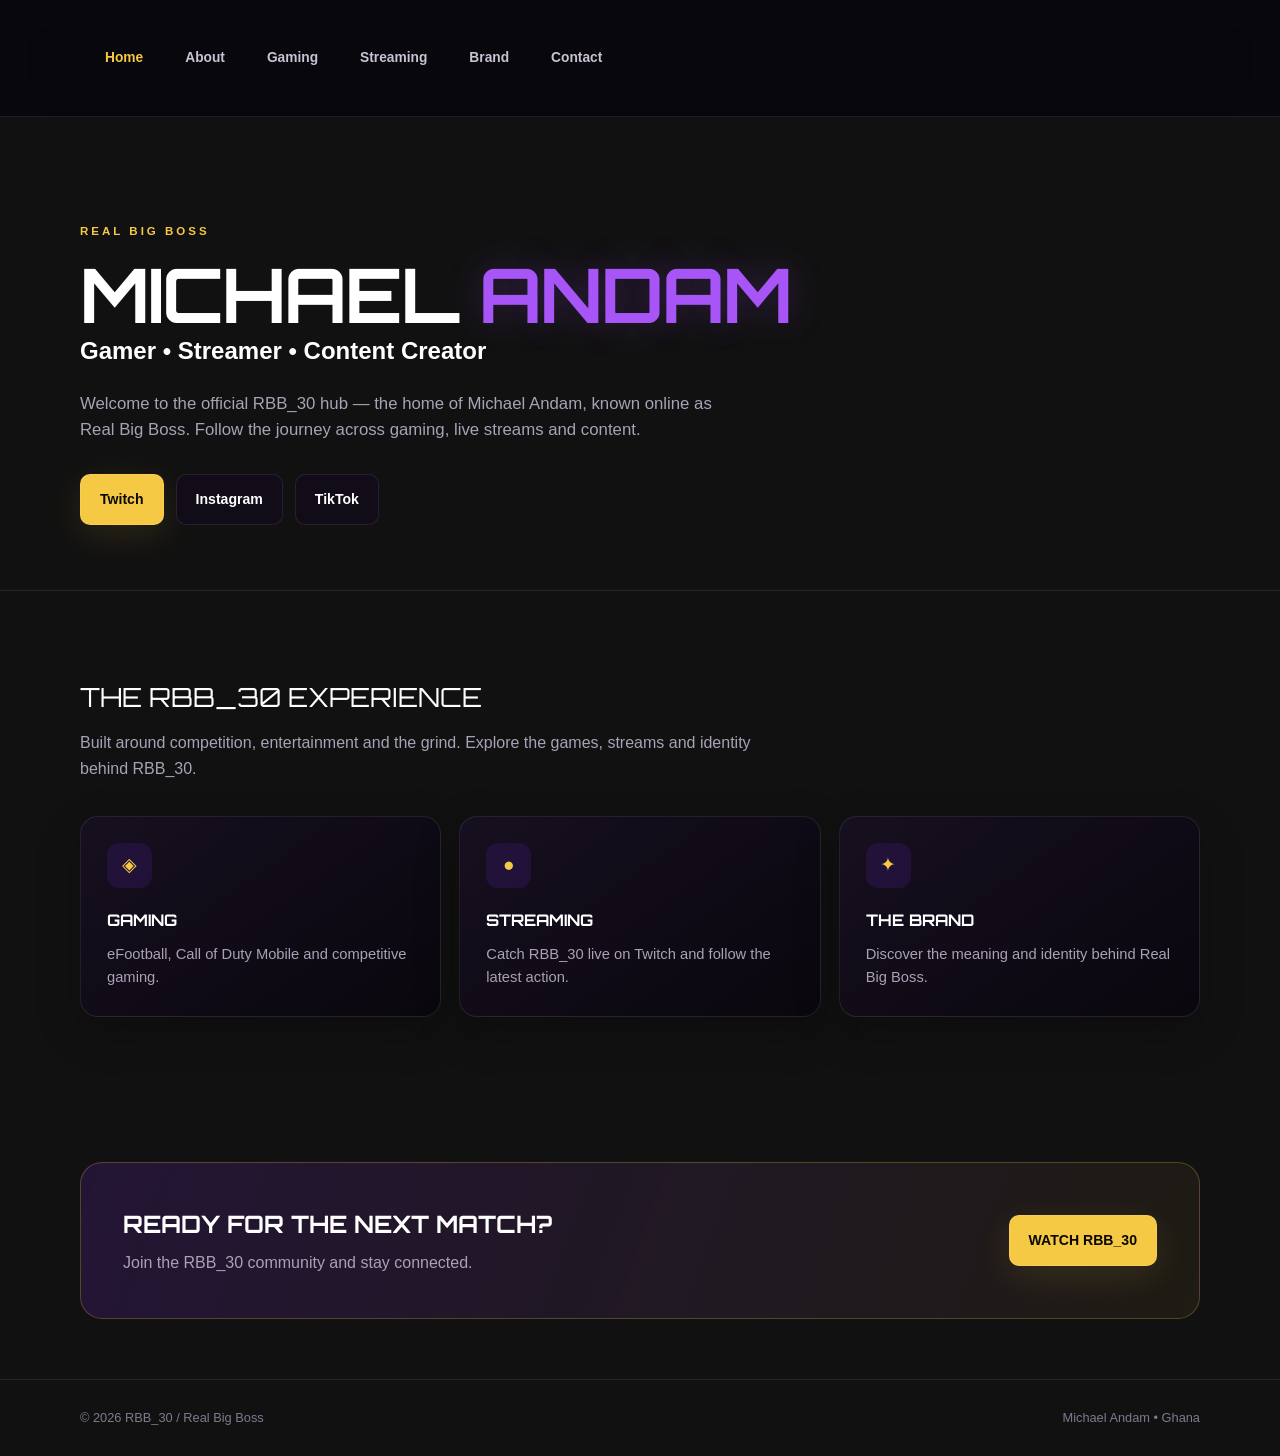
==== index.html @ 501afdbf "Update index.html" ====
<!doctype html>
<html lang="en"><head>
  <meta name="google-site-verification" content="HDY5FVy-_s2uGkvMAjqE3sBtsqF-YMVQg3qUZRGvqx0" />
<meta charset="utf-8"><meta name="viewport" content="width=device-width,initial-scale=1">
<title>RBB_30 — Real Big Boss | Gamer • Streamer • Content Creator</title><meta name="description" content="Official RBB_30 — Real Big Boss website for Michael Kwesi Tawiah Andam. Gamer, streamer and content creator.">
<style>

@import url('https://fonts.googleapis.com/css2?family=Inter:wght@400;500;600;700;800&family=Orbitron:wght@600;700;800&display=swap');

:root{
  --bg:#07050b;
  --panel:#100b18;
  --panel2:#171021;
  --purple:#7627d8;
  --purple2:#a855f7;
  --gold:#f6c945;
  --text:#f7f4fb;
  --muted:#a9a1b5;
  --line:rgba(255,255,255,.09);
  --shadow:0 24px 70px rgba(0,0,0,.45);
}
*{box-sizing:border-box;margin:0;padding:0}
html{scroll-behavior:smooth}
body{
  background:
    radial-gradient(circle at 80% 10%,rgba(118,39,216,.18),transparent 30%),
    radial-gradient(circle at 10% 80%,rgba(246,201,69,.06),transparent 25%),
    var(--bg);
  color:var(--text);font-family:Inter,Arial,sans-serif;line-height:1.6;min-height:100vh;
}
body:before{
  content:"";position:fixed;inset:0;pointer-events:none;opacity:.25;
  background-image:linear-gradient(rgba(255,255,255,.018) 1px,transparent 1px),linear-gradient(90deg,rgba(255,255,255,.018) 1px,transparent 1px);
  background-size:50px 50px;
}
a{color:inherit;text-decoration:none}
.container{width:min(1120px,92%);margin:auto}
.navbar{position:sticky;top:0;z-index:20;background:rgba(7,5,11,.82);backdrop-filter:blur(18px);border-bottom:1px solid var(--line)}
.nav-inner{height:76px;display:flex;align-items:center;justify-content:space-between;gap:25px}
.logo{font-family:Orbitron,sans-serif;font-weight:800;letter-spacing:1px;font-size:1.15rem}
.logo span{color:var(--gold)}
.nav-links{display:flex;gap:22px;align-items:center}
.nav-links a{font-size:.86rem;color:#c9c2d2;font-weight:600;transition:.2s}
.nav-links a:hover,.nav-links a.active{color:var(--gold)}
.menu{display:none;background:none;border:0;color:white;font-size:1.6rem}
.hero{min-height:calc(100vh - 76px);display:grid;place-items:center;padding:80px 0;position:relative;overflow:hidden}
.hero:after{content:"";position:absolute;width:420px;height:420px;border:1px solid rgba(168,85,247,.18);border-radius:50%;right:-160px;bottom:-180px;box-shadow:0 0 0 60px rgba(168,85,247,.025),0 0 0 120px rgba(168,85,247,.015)}
.hero-grid{display:grid;grid-template-columns:1.15fr .85fr;gap:55px;align-items:center}
.eyebrow{color:var(--gold);font-weight:800;letter-spacing:3px;text-transform:uppercase;font-size:.72rem;margin-bottom:18px}
h1{font-family:Orbitron,sans-serif;font-size:clamp(2.8rem,7vw,6.6rem);line-height:.98;letter-spacing:-3px;text-transform:uppercase}
h1 .accent{color:var(--purple2);text-shadow:0 0 35px rgba(168,85,247,.25)}
.hero h2{font-size:clamp(1.05rem,2vw,1.45rem);margin:22px 0 16px;color:#ddd5e8;font-weight:700}
.lead{max-width:650px;color:var(--muted);font-size:1.05rem}
.buttons{display:flex;flex-wrap:wrap;gap:12px;margin-top:30px}
.btn{display:inline-flex;align-items:center;justify-content:center;padding:13px 19px;border-radius:10px;border:1px solid var(--line);font-weight:800;font-size:.88rem;transition:.2s}
.btn:hover{transform:translateY(-2px)}
.btn-primary{background:var(--gold);color:#0b0804;box-shadow:0 10px 35px rgba(246,201,69,.12)}
.btn-dark{background:#110c18}
.hero-card{background:linear-gradient(145deg,rgba(118,39,216,.18),rgba(16,11,24,.92));border:1px solid rgba(168,85,247,.28);border-radius:28px;padding:35px;box-shadow:var(--shadow);position:relative}
.hero-card .monogram{font-family:Orbitron;font-size:5.5rem;font-weight:800;color:transparent;-webkit-text-stroke:1px rgba(246,201,69,.65);line-height:1}
.hero-card h3{font-family:Orbitron;font-size:1.35rem;margin:22px 0 5px}
.hero-card p{color:var(--muted)}
.stat-row{display:grid;grid-template-columns:repeat(3,1fr);gap:10px;margin-top:28px}
.stat{padding:14px;background:rgba(0,0,0,.18);border:1px solid var(--line);border-radius:12px}
.stat b{display:block;color:var(--gold);font-family:Orbitron;font-size:1.05rem}.stat span{font-size:.7rem;color:var(--muted)}
.page-head{padding:105px 0 65px;border-bottom:1px solid var(--line)}
.page-head h1{font-size:clamp(2.3rem,6vw,4.7rem);letter-spacing:-2px}
.page-head p{max-width:650px;color:var(--muted);margin-top:20px;font-size:1.05rem}
.section{padding:85px 0}
.section-title{font-family:Orbitron;font-size:1.65rem;margin-bottom:12px}
.section-copy{color:var(--muted);max-width:720px}
.grid{display:grid;grid-template-columns:repeat(3,1fr);gap:18px;margin-top:35px}
.card{background:linear-gradient(145deg,rgba(23,16,33,.96),rgba(10,7,14,.96));border:1px solid var(--line);border-radius:18px;padding:26px;box-shadow:0 15px 45px rgba(0,0,0,.22)}
.card:hover{border-color:rgba(168,85,247,.38)}
.icon{width:45px;height:45px;display:grid;place-items:center;border-radius:12px;background:rgba(118,39,216,.15);color:var(--gold);font-size:1.2rem;margin-bottom:20px}
.card h3{font-family:Orbitron;font-size:1rem;margin-bottom:9px}
.card p{color:var(--muted);font-size:.92rem}
.game-card{min-height:230px;display:flex;flex-direction:column;justify-content:flex-end;position:relative;overflow:hidden}
.game-card:before{content:"";position:absolute;inset:0;background:radial-gradient(circle at 80% 20%,rgba(168,85,247,.25),transparent 42%)}
.game-card>*{position:relative}
.game-tag{display:inline-block;color:var(--gold);font-size:.68rem;font-weight:800;letter-spacing:2px;text-transform:uppercase;margin-bottom:9px}
.cta{padding:60px 0}.cta-box{border:1px solid rgba(246,201,69,.25);background:linear-gradient(110deg,rgba(118,39,216,.18),rgba(246,201,69,.06));padding:42px;border-radius:22px;display:flex;align-items:center;justify-content:space-between;gap:30px}
.cta-box h2{font-family:Orbitron;font-size:1.5rem}.cta-box p{color:var(--muted);margin-top:7px}
.socials{display:flex;flex-wrap:wrap;gap:12px;margin-top:25px}
.social{padding:13px 17px;border:1px solid var(--line);border-radius:10px;background:var(--panel);font-weight:700;font-size:.88rem}
.contact-box{max-width:760px;margin-top:35px}.email{color:var(--gold);font-weight:800;font-size:1.05rem}
footer{border-top:1px solid var(--line);padding:28px 0;color:#81788e;font-size:.8rem}.footer-inner{display:flex;justify-content:space-between;gap:15px;align-items:center}
@media(max-width:800px){
  .nav-links{position:absolute;top:76px;left:0;right:0;background:rgba(7,5,11,.98);padding:20px;display:none;flex-direction:column;align-items:flex-start;border-bottom:1px solid var(--line)}
  .nav-links.open{display:flex}.menu{display:block}.hero-grid{grid-template-columns:1fr;gap:40px}.hero{padding:65px 0}.hero-card{max-width:520px}
  .grid{grid-template-columns:1fr}.cta-box{flex-direction:column;align-items:flex-start}.footer-inner{flex-direction:column;align-items:flex-start}
}
@media(max-width:480px){h1{letter-spacing:-1.8px}.hero-card{padding:25px}.hero-card .monogram{font-size:4rem}.stat-row{grid-template-columns:1fr}.buttons,.socials{flex-direction:column}.btn,.social{width:100%}}

</style>
<link rel="stylesheet" href="style.css">
</head><body>
<header class="navbar"><div class="container nav-inner">

<button class="menu" aria-label="Open menu">☰</button>
<nav class="nav-links"><a href="index.html" class="active">Home</a><a href="about.html" class="">About</a><a href="gaming.html" class="">Gaming</a><a href="streaming.html" class="">Streaming</a><a href="brand.html" class="">Brand</a><a href="contact.html" class="">Contact</a></nav>
</div></header>
<main>
<section class="page-head"><div class="container">
<div class="eyebrow">REAL BIG BOSS</div><h1>MICHAEL <span class='accent'>ANDAM</span></h1><h2>Gamer • Streamer • Content Creator</h2><p>Welcome to the official RBB_30 hub — the home of Michael Andam, known online as Real Big Boss. Follow the journey across gaming, live streams and content.</p>
<div class="buttons">
<a class="btn btn-primary" href="https://www.twitch.tv/rbb_30" target="_blank" rel="noopener">Twitch</a>
<a class="btn btn-dark" href="https://www.instagram.com/rbb_30/" target="_blank" rel="noopener">Instagram</a>
<a class="btn btn-dark" href="https://www.tiktok.com/@rbb._30" target="_blank" rel="noopener">TikTok</a>
</div></div></section>

<section class="section"><div class="container">
  <div class="section-title">THE RBB_30 EXPERIENCE</div>
  <p class="section-copy">Built around competition, entertainment and the grind. Explore the games, streams and identity behind RBB_30.</p>
  <div class="grid">
    <a class="card" href="gaming.html"><div class="icon">◈</div><h3>GAMING</h3><p>eFootball, Call of Duty Mobile and competitive gaming.</p></a>
    <a class="card" href="streaming.html"><div class="icon">●</div><h3>STREAMING</h3><p>Catch RBB_30 live on Twitch and follow the latest action.</p></a>
    <a class="card" href="brand.html"><div class="icon">✦</div><h3>THE BRAND</h3><p>Discover the meaning and identity behind Real Big Boss.</p></a>
  </div>
</div></section>
<section class="cta"><div class="container"><div class="cta-box"><div><h2>READY FOR THE NEXT MATCH?</h2><p>Join the RBB_30 community and stay connected.</p></div><a class="btn btn-primary" href="streaming.html">WATCH RBB_30</a></div></div></section>

</main>
<footer><div class="container footer-inner"><span>© <span data-year></span> RBB_30 / Real Big Boss</span><span>Michael Andam • Ghana</span></div></footer>
<script>

const menu = document.querySelector('.menu');
const links = document.querySelector('.nav-links');
if(menu) menu.addEventListener('click',()=>links.classList.toggle('open'));
document.querySelectorAll('.nav-links a').forEach(a=>a.addEventListener('click',()=>links?.classList.remove('open')));
document.querySelectorAll('[data-year]').forEach(x=>x.textContent=new Date().getFullYear());

</script>
</body></html>
---- style.css ----
body {
  margin: 0;
  font-family: Arial, sans-serif;
  background: #111;
  color: white;
}

header {
  padding: 20px;
  text-align: center;
}




nav {
  text-align: center;
  padding: 15px;
}

nav a {
  color: white;
  text-decoration: none;
  margin: 0 10px;
}

.hero {
  text-align: center;
  padding: 80px 20px;
}

button {
  padding: 12px 25px;
  border: none;
  border-radius: 6px;
  cursor: pointer;
}
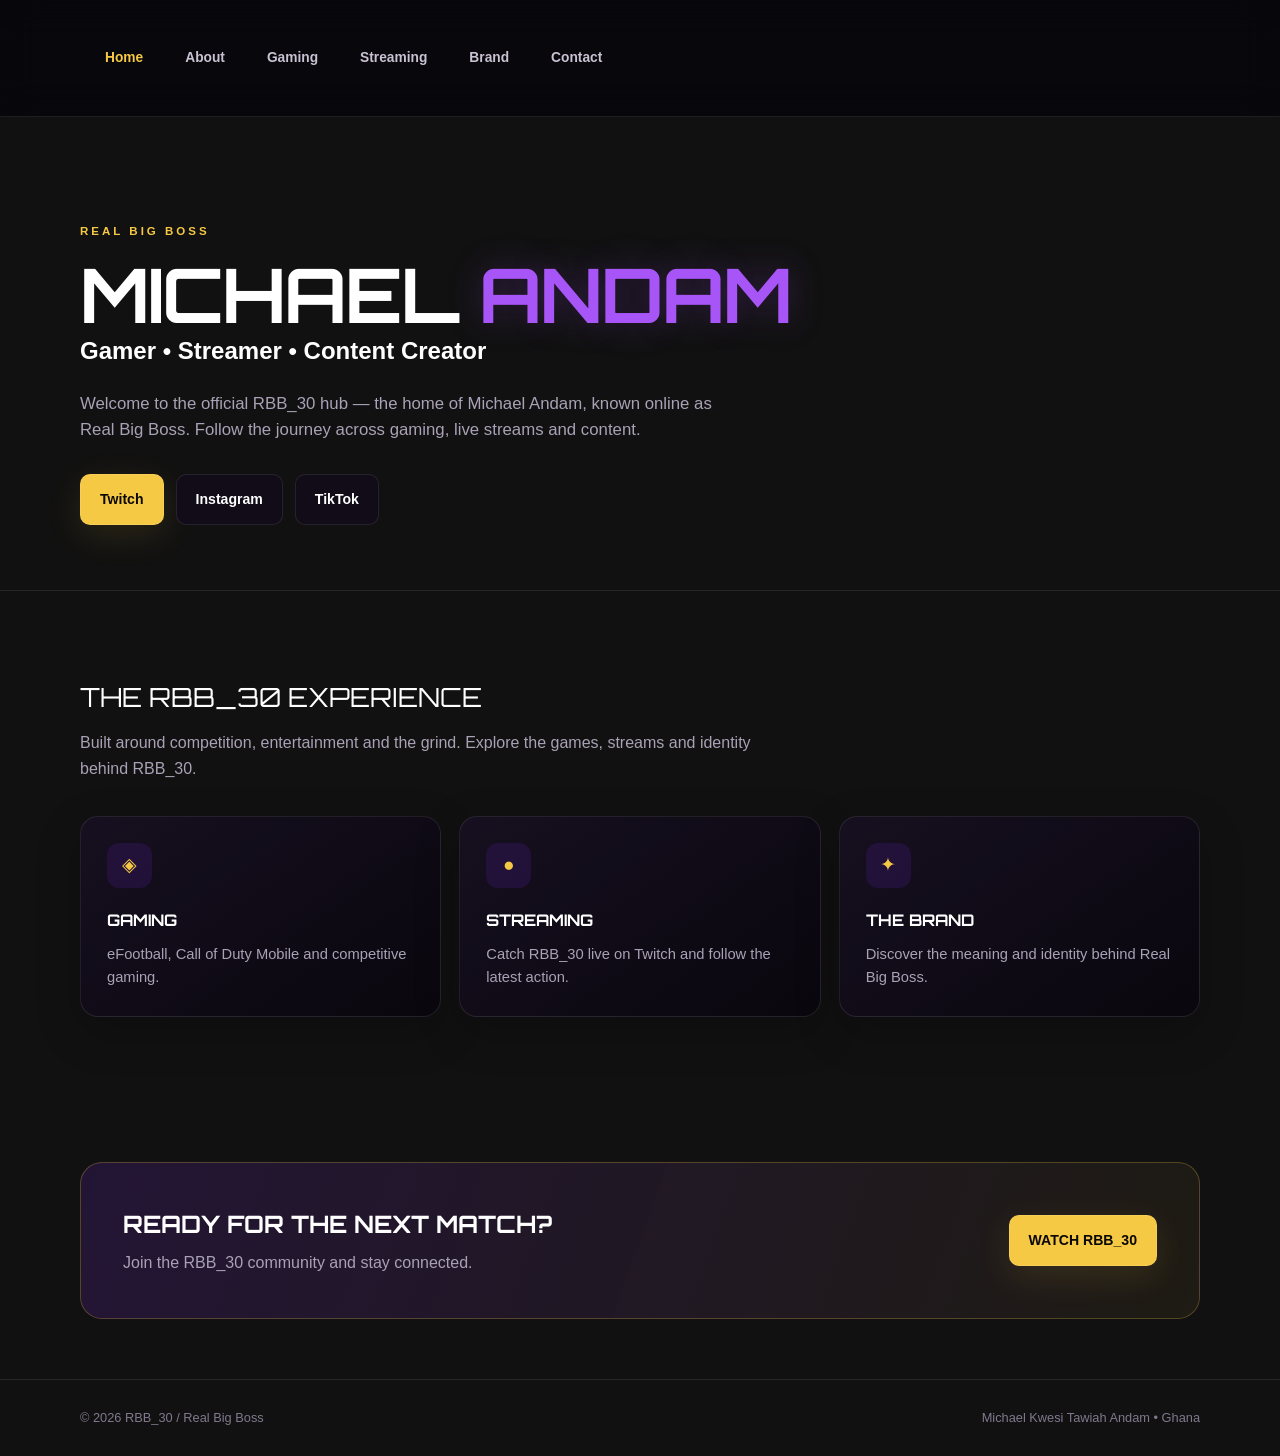
==== commit 979af37a: "Update index.html" ====
--- a/index.html
+++ b/index.html
@@ -121,7 +121,7 @@
 <section class="cta"><div class="container"><div class="cta-box"><div><h2>READY FOR THE NEXT MATCH?</h2><p>Join the RBB_30 community and stay connected.</p></div><a class="btn btn-primary" href="streaming.html">WATCH RBB_30</a></div></div></section>
 
 </main>
-<footer><div class="container footer-inner"><span>© <span data-year></span> RBB_30 / Real Big Boss</span><span>Michael Andam • Ghana</span></div></footer>
+<footer><div class="container footer-inner"><span>© <span data-year></span> RBB_30 / Real Big Boss</span><span>Michael Kwesi Tawiah Andam • Ghana</span></div></footer>
 <script>
 
 const menu = document.querySelector('.menu');
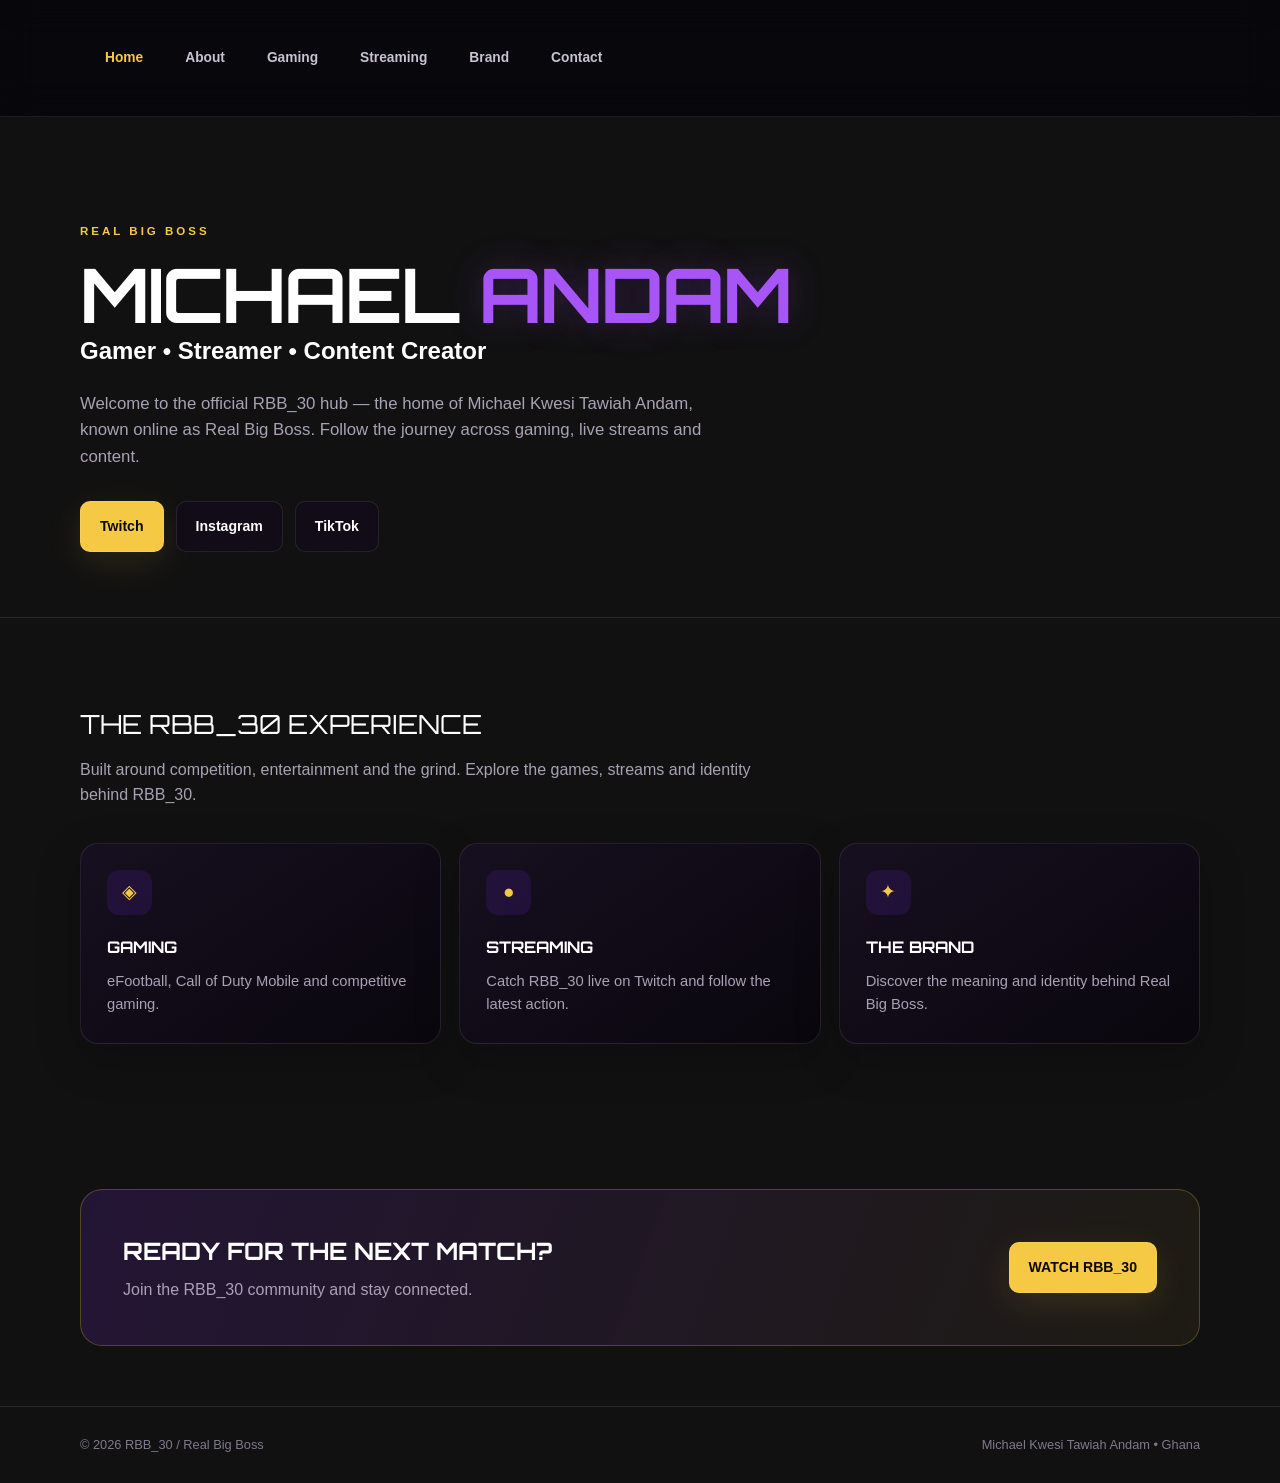
==== commit d1ac8916: "Update index.html" ====
--- a/index.html
+++ b/index.html
@@ -102,7 +102,7 @@
 </div></header>
 <main>
 <section class="page-head"><div class="container">
-<div class="eyebrow">REAL BIG BOSS</div><h1>MICHAEL <span class='accent'>ANDAM</span></h1><h2>Gamer • Streamer • Content Creator</h2><p>Welcome to the official RBB_30 hub — the home of Michael Andam, known online as Real Big Boss. Follow the journey across gaming, live streams and content.</p>
+<div class="eyebrow">REAL BIG BOSS</div><h1>MICHAEL <span class='accent'>ANDAM</span></h1><h2>Gamer • Streamer • Content Creator</h2><p>Welcome to the official RBB_30 hub — the home of Michael Kwesi Tawiah Andam, known online as Real Big Boss. Follow the journey across gaming, live streams and content.</p>
 <div class="buttons">
 <a class="btn btn-primary" href="https://www.twitch.tv/rbb_30" target="_blank" rel="noopener">Twitch</a>
 <a class="btn btn-dark" href="https://www.instagram.com/rbb_30/" target="_blank" rel="noopener">Instagram</a>
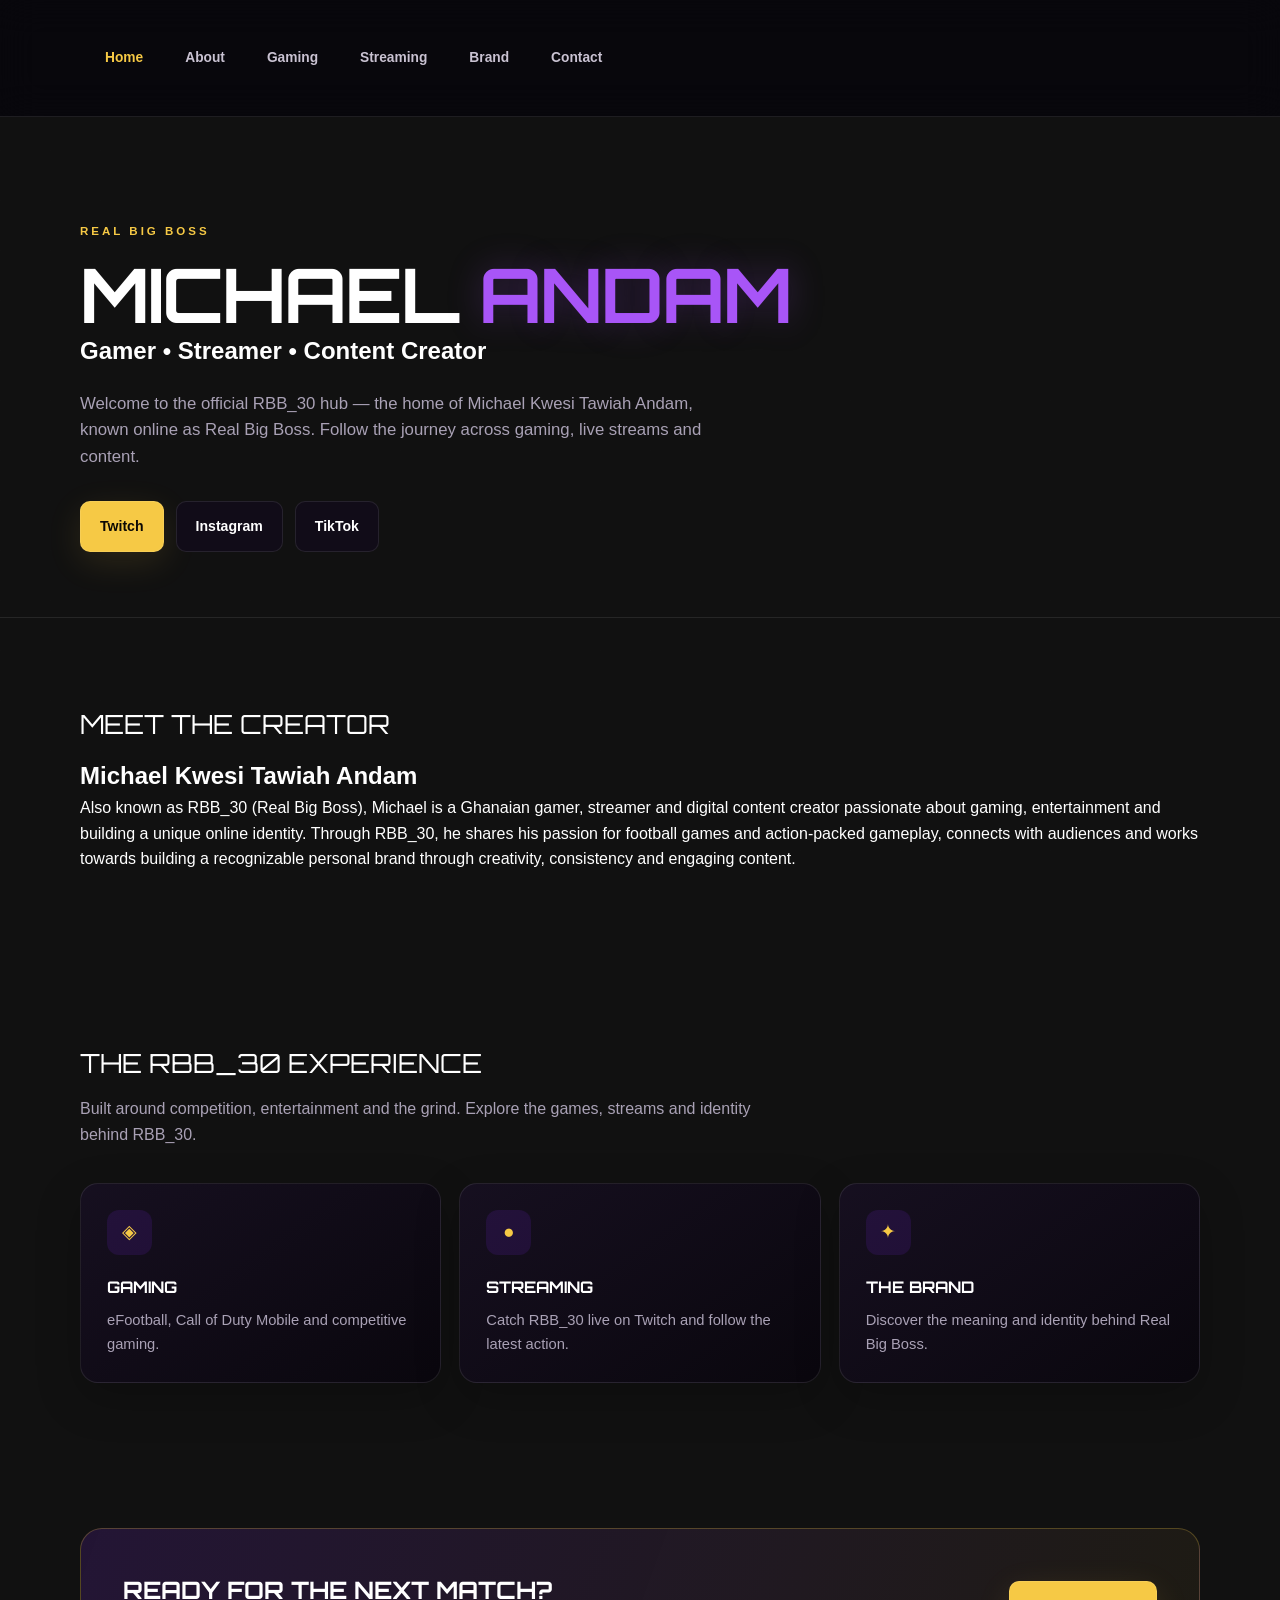
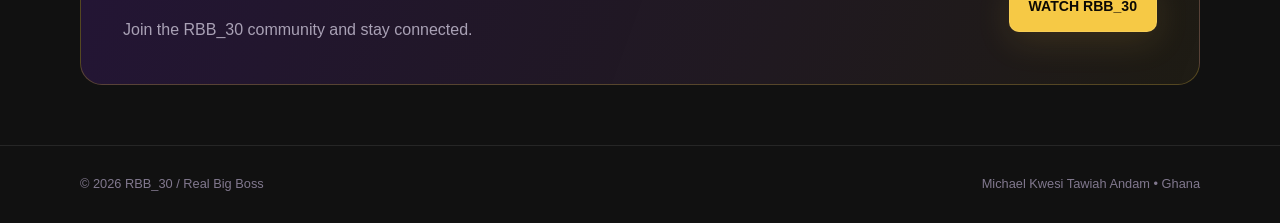
==== commit 3b7ed6c6: "Update index.html" ====
--- a/index.html
+++ b/index.html
@@ -2,7 +2,7 @@
 <html lang="en"><head>
   <meta name="google-site-verification" content="HDY5FVy-_s2uGkvMAjqE3sBtsqF-YMVQg3qUZRGvqx0" />
 <meta charset="utf-8"><meta name="viewport" content="width=device-width,initial-scale=1">
-<title>RBB_30 — Real Big Boss | Gamer • Streamer • Content Creator</title><meta name="description" content="Official RBB_30 — Real Big Boss website for Michael Kwesi Tawiah Andam. Gamer, streamer and content creator.">
+<title>RBB_30 — Real Big Boss | Gamer • Streamer • Content Creator</title><meta name="description" content="Michael Kwesi Tawiah Andam, popularly known as RBB_30 (Real Big Boss), is a Ghanaian gamer, streamer and digital content creator passionate about gaming, entertainment and building a unique online identity. Through RBB_30, he shares his passion for gaming, including football games and action-packed gameplay, while growing his presence in the digital creator community. His goal is to entertain, connect with audiences and build a recognizable personal brand through creativity, consistency and engaging content.">
 <style>
 
 @import url('https://fonts.googleapis.com/css2?family=Inter:wght@400;500;600;700;800&family=Orbitron:wght@600;700;800&display=swap');
@@ -108,6 +108,13 @@
 <a class="btn btn-dark" href="https://www.instagram.com/rbb_30/" target="_blank" rel="noopener">Instagram</a>
 <a class="btn btn-dark" href="https://www.tiktok.com/@rbb._30" target="_blank" rel="noopener">TikTok</a>
 </div></div></section>
+<section class="section">
+  <div class="container">
+    <div class="section-title">MEET THE CREATOR</div>
+    <h2>Michael Kwesi Tawiah Andam</h2>
+    <p>Also known as RBB_30 (Real Big Boss), Michael is a Ghanaian gamer, streamer and digital content creator passionate about gaming, entertainment and building a unique online identity. Through RBB_30, he shares his passion for football games and action-packed gameplay, connects with audiences and works towards building a recognizable personal brand through creativity, consistency and engaging content.</p>
+  </div>
+</section>  
 
 <section class="section"><div class="container">
   <div class="section-title">THE RBB_30 EXPERIENCE</div>
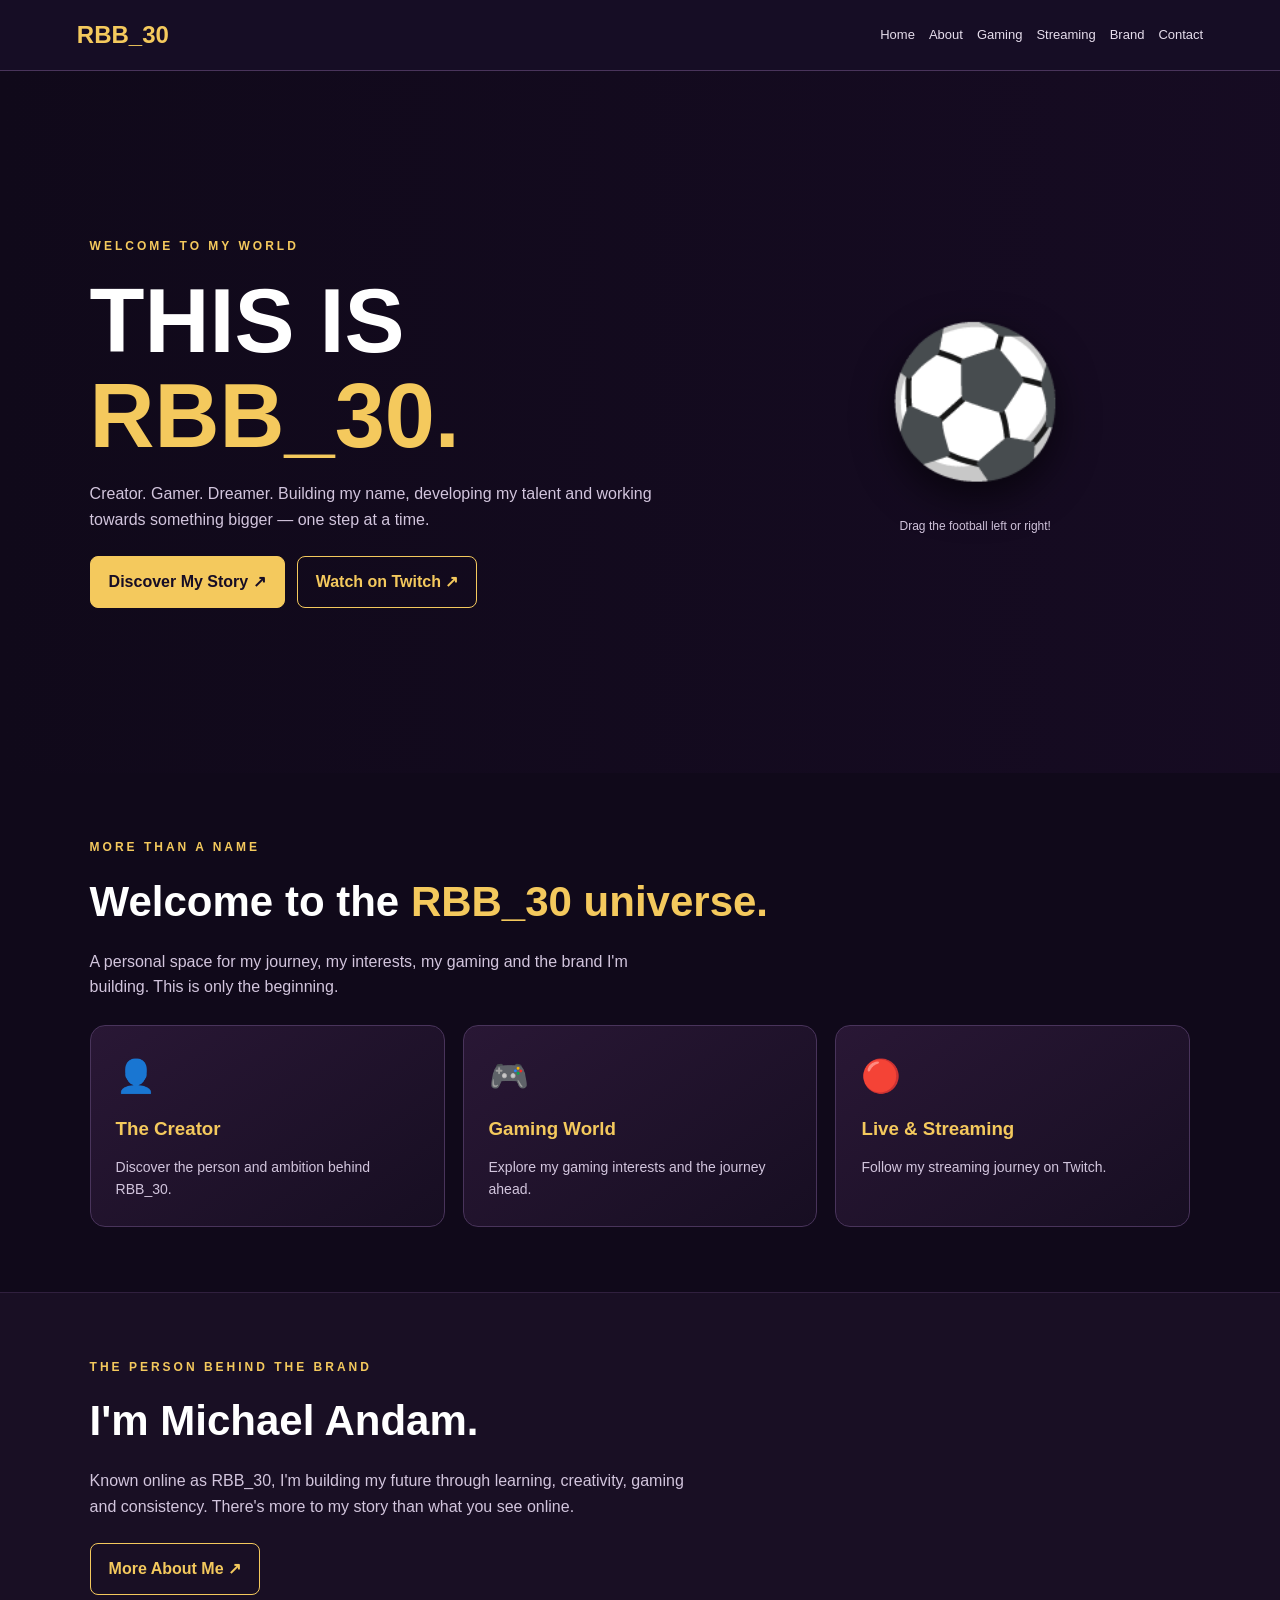
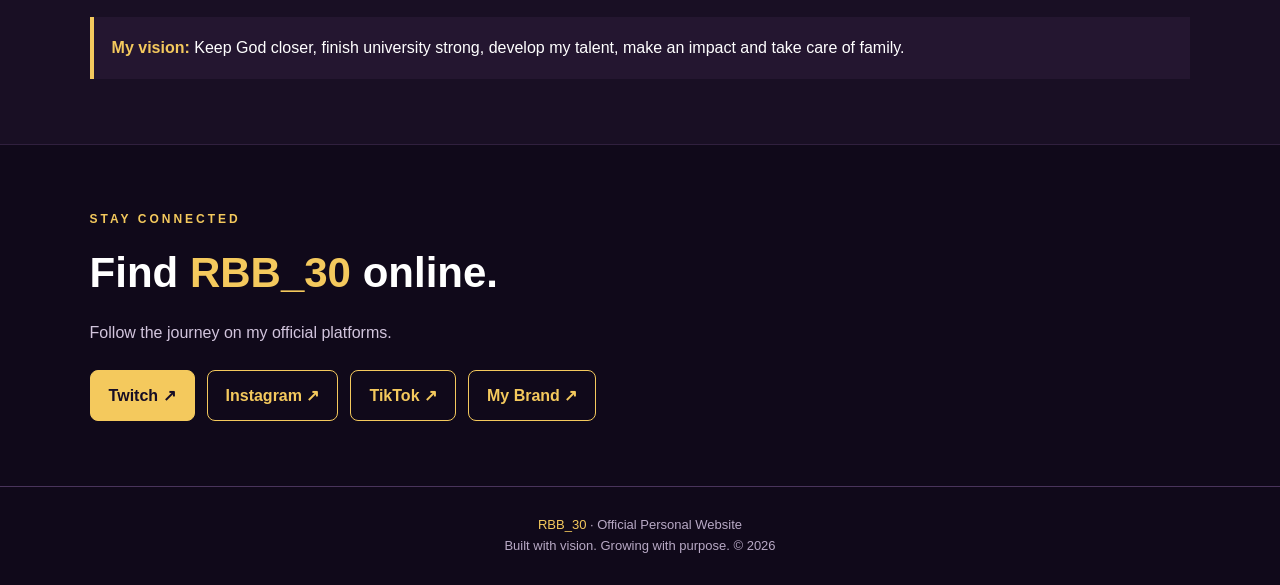
==== commit f4ae2dec: "Update index.html" ====
--- a/index.html
+++ b/index.html
@@ -1,141 +1,123 @@
-<!doctype html>
-<html lang="en"><head>
-  <meta name="google-site-verification" content="HDY5FVy-_s2uGkvMAjqE3sBtsqF-YMVQg3qUZRGvqx0" />
-<meta charset="utf-8"><meta name="viewport" content="width=device-width,initial-scale=1">
-<title>RBB_30 — Real Big Boss | Gamer • Streamer • Content Creator</title><meta name="description" content="Michael Kwesi Tawiah Andam, popularly known as RBB_30 (Real Big Boss), is a Ghanaian gamer, streamer and digital content creator passionate about gaming, entertainment and building a unique online identity. Through RBB_30, he shares his passion for gaming, including football games and action-packed gameplay, while growing his presence in the digital creator community. His goal is to entertain, connect with audiences and build a recognizable personal brand through creativity, consistency and engaging content.">
+<!DOCTYPE html>
+<html lang="en">
+<head>
+<meta charset="UTF-8">
+<meta name="viewport" content="width=device-width, initial-scale=1">
+<meta name="description" content="The official website of RBB_30 — creator, gamer and brand builder.">
+<title>RBB_30 | Official Website</title>
 <style>
-
-@import url('https://fonts.googleapis.com/css2?family=Inter:wght@400;500;600;700;800&family=Orbitron:wght@600;700;800&display=swap');
-
-:root{
-  --bg:#07050b;
-  --panel:#100b18;
-  --panel2:#171021;
-  --purple:#7627d8;
-  --purple2:#a855f7;
-  --gold:#f6c945;
-  --text:#f7f4fb;
-  --muted:#a9a1b5;
-  --line:rgba(255,255,255,.09);
-  --shadow:0 24px 70px rgba(0,0,0,.45);
-}
 *{box-sizing:border-box;margin:0;padding:0}
 html{scroll-behavior:smooth}
-body{
-  background:
-    radial-gradient(circle at 80% 10%,rgba(118,39,216,.18),transparent 30%),
-    radial-gradient(circle at 10% 80%,rgba(246,201,69,.06),transparent 25%),
-    var(--bg);
-  color:var(--text);font-family:Inter,Arial,sans-serif;line-height:1.6;min-height:100vh;
-}
-body:before{
-  content:"";position:fixed;inset:0;pointer-events:none;opacity:.25;
-  background-image:linear-gradient(rgba(255,255,255,.018) 1px,transparent 1px),linear-gradient(90deg,rgba(255,255,255,.018) 1px,transparent 1px);
-  background-size:50px 50px;
-}
-a{color:inherit;text-decoration:none}
-.container{width:min(1120px,92%);margin:auto}
-.navbar{position:sticky;top:0;z-index:20;background:rgba(7,5,11,.82);backdrop-filter:blur(18px);border-bottom:1px solid var(--line)}
-.nav-inner{height:76px;display:flex;align-items:center;justify-content:space-between;gap:25px}
-.logo{font-family:Orbitron,sans-serif;font-weight:800;letter-spacing:1px;font-size:1.15rem}
-.logo span{color:var(--gold)}
-.nav-links{display:flex;gap:22px;align-items:center}
-.nav-links a{font-size:.86rem;color:#c9c2d2;font-weight:600;transition:.2s}
-.nav-links a:hover,.nav-links a.active{color:var(--gold)}
-.menu{display:none;background:none;border:0;color:white;font-size:1.6rem}
-.hero{min-height:calc(100vh - 76px);display:grid;place-items:center;padding:80px 0;position:relative;overflow:hidden}
-.hero:after{content:"";position:absolute;width:420px;height:420px;border:1px solid rgba(168,85,247,.18);border-radius:50%;right:-160px;bottom:-180px;box-shadow:0 0 0 60px rgba(168,85,247,.025),0 0 0 120px rgba(168,85,247,.015)}
-.hero-grid{display:grid;grid-template-columns:1.15fr .85fr;gap:55px;align-items:center}
-.eyebrow{color:var(--gold);font-weight:800;letter-spacing:3px;text-transform:uppercase;font-size:.72rem;margin-bottom:18px}
-h1{font-family:Orbitron,sans-serif;font-size:clamp(2.8rem,7vw,6.6rem);line-height:.98;letter-spacing:-3px;text-transform:uppercase}
-h1 .accent{color:var(--purple2);text-shadow:0 0 35px rgba(168,85,247,.25)}
-.hero h2{font-size:clamp(1.05rem,2vw,1.45rem);margin:22px 0 16px;color:#ddd5e8;font-weight:700}
-.lead{max-width:650px;color:var(--muted);font-size:1.05rem}
-.buttons{display:flex;flex-wrap:wrap;gap:12px;margin-top:30px}
-.btn{display:inline-flex;align-items:center;justify-content:center;padding:13px 19px;border-radius:10px;border:1px solid var(--line);font-weight:800;font-size:.88rem;transition:.2s}
-.btn:hover{transform:translateY(-2px)}
-.btn-primary{background:var(--gold);color:#0b0804;box-shadow:0 10px 35px rgba(246,201,69,.12)}
-.btn-dark{background:#110c18}
-.hero-card{background:linear-gradient(145deg,rgba(118,39,216,.18),rgba(16,11,24,.92));border:1px solid rgba(168,85,247,.28);border-radius:28px;padding:35px;box-shadow:var(--shadow);position:relative}
-.hero-card .monogram{font-family:Orbitron;font-size:5.5rem;font-weight:800;color:transparent;-webkit-text-stroke:1px rgba(246,201,69,.65);line-height:1}
-.hero-card h3{font-family:Orbitron;font-size:1.35rem;margin:22px 0 5px}
-.hero-card p{color:var(--muted)}
-.stat-row{display:grid;grid-template-columns:repeat(3,1fr);gap:10px;margin-top:28px}
-.stat{padding:14px;background:rgba(0,0,0,.18);border:1px solid var(--line);border-radius:12px}
-.stat b{display:block;color:var(--gold);font-family:Orbitron;font-size:1.05rem}.stat span{font-size:.7rem;color:var(--muted)}
-.page-head{padding:105px 0 65px;border-bottom:1px solid var(--line)}
-.page-head h1{font-size:clamp(2.3rem,6vw,4.7rem);letter-spacing:-2px}
-.page-head p{max-width:650px;color:var(--muted);margin-top:20px;font-size:1.05rem}
-.section{padding:85px 0}
-.section-title{font-family:Orbitron;font-size:1.65rem;margin-bottom:12px}
-.section-copy{color:var(--muted);max-width:720px}
-.grid{display:grid;grid-template-columns:repeat(3,1fr);gap:18px;margin-top:35px}
-.card{background:linear-gradient(145deg,rgba(23,16,33,.96),rgba(10,7,14,.96));border:1px solid var(--line);border-radius:18px;padding:26px;box-shadow:0 15px 45px rgba(0,0,0,.22)}
-.card:hover{border-color:rgba(168,85,247,.38)}
-.icon{width:45px;height:45px;display:grid;place-items:center;border-radius:12px;background:rgba(118,39,216,.15);color:var(--gold);font-size:1.2rem;margin-bottom:20px}
-.card h3{font-family:Orbitron;font-size:1rem;margin-bottom:9px}
-.card p{color:var(--muted);font-size:.92rem}
-.game-card{min-height:230px;display:flex;flex-direction:column;justify-content:flex-end;position:relative;overflow:hidden}
-.game-card:before{content:"";position:absolute;inset:0;background:radial-gradient(circle at 80% 20%,rgba(168,85,247,.25),transparent 42%)}
-.game-card>*{position:relative}
-.game-tag{display:inline-block;color:var(--gold);font-size:.68rem;font-weight:800;letter-spacing:2px;text-transform:uppercase;margin-bottom:9px}
-.cta{padding:60px 0}.cta-box{border:1px solid rgba(246,201,69,.25);background:linear-gradient(110deg,rgba(118,39,216,.18),rgba(246,201,69,.06));padding:42px;border-radius:22px;display:flex;align-items:center;justify-content:space-between;gap:30px}
-.cta-box h2{font-family:Orbitron;font-size:1.5rem}.cta-box p{color:var(--muted);margin-top:7px}
-.socials{display:flex;flex-wrap:wrap;gap:12px;margin-top:25px}
-.social{padding:13px 17px;border:1px solid var(--line);border-radius:10px;background:var(--panel);font-weight:700;font-size:.88rem}
-.contact-box{max-width:760px;margin-top:35px}.email{color:var(--gold);font-weight:800;font-size:1.05rem}
-footer{border-top:1px solid var(--line);padding:28px 0;color:#81788e;font-size:.8rem}.footer-inner{display:flex;justify-content:space-between;gap:15px;align-items:center}
-@media(max-width:800px){
-  .nav-links{position:absolute;top:76px;left:0;right:0;background:rgba(7,5,11,.98);padding:20px;display:none;flex-direction:column;align-items:flex-start;border-bottom:1px solid var(--line)}
-  .nav-links.open{display:flex}.menu{display:block}.hero-grid{grid-template-columns:1fr;gap:40px}.hero{padding:65px 0}.hero-card{max-width:520px}
-  .grid{grid-template-columns:1fr}.cta-box{flex-direction:column;align-items:flex-start}.footer-inner{flex-direction:column;align-items:flex-start}
-}
-@media(max-width:480px){h1{letter-spacing:-1.8px}.hero-card{padding:25px}.hero-card .monogram{font-size:4rem}.stat-row{grid-template-columns:1fr}.buttons,.socials{flex-direction:column}.btn,.social{width:100%}}
+body{font-family:Arial,sans-serif;background:#10091a;color:#fff;line-height:1.6}
+a{text-decoration:none;color:inherit}
+.gold{color:#f4c95d}
+header{position:sticky;top:0;z-index:5;background:#160d25;padding:16px 6%;display:flex;justify-content:space-between;align-items:center;gap:14px;flex-wrap:wrap;border-bottom:1px solid #49345b}
+.logo{font-size:24px;font-weight:900;color:#f4c95d}
+nav{display:flex;gap:14px;flex-wrap:wrap}
+nav a{font-size:13px;color:#e6ddec}
+nav a:hover{color:#f4c95d}
+.hero{min-height:78vh;padding:70px 7%;display:grid;grid-template-columns:1.2fr .8fr;align-items:center;gap:25px;background:linear-gradient(90deg,rgba(16,9,26,.96),rgba(24,12,37,.76)),url('https://images.unsplash.com/photo-1511512578047-dfb367046420?auto=format&fit=crop&w=1600&q=80') center/cover}
+.eyebrow{color:#f4c95d;letter-spacing:3px;font-size:12px;font-weight:bold}
+h1{font-size:clamp(48px,8vw,90px);line-height:1.05;margin:18px 0}
+.hero p,.intro{color:#d2c5dd;max-width:600px;margin-bottom:24px}
+.buttons,.socials{display:flex;gap:12px;flex-wrap:wrap}
+.btn{display:inline-block;padding:12px 18px;border:1px solid #f4c95d;border-radius:8px;font-weight:bold}
+.primary{background:#f4c95d;color:#160d25}
+.secondary{color:#f4c95d}
+.ball-area{display:flex;justify-content:center;align-items:center;min-height:220px;perspective:700px}
+.ball{font-size:145px;cursor:grab;user-select:none;touch-action:pan-y;filter:drop-shadow(0 15px 20px #0009)}
+.ball:active{cursor:grabbing}
+.hint{text-align:center;color:#c8bcd2;font-size:12px}
+section{padding:65px 7%}
+h2{font-size:clamp(28px,4vw,42px);margin:10px 0 14px}
+.cards{display:grid;grid-template-columns:repeat(3,minmax(0,1fr));gap:18px;margin-top:25px}
+.card{padding:25px;border:1px solid #49345b;border-radius:15px;background:linear-gradient(145deg,#291735,#170e22);transition:.2s}
+.card:hover{transform:translateY(-5px);border-color:#f4c95d}
+.card .emoji{font-size:32px}
+.card h3{color:#f4c95d;margin:12px 0}
+.card p{color:#d2c5dd;font-size:14px}
+.about{background:#190f24;border-top:1px solid #30203e;border-bottom:1px solid #30203e}
+.quote{padding:18px;margin-top:22px;border-left:4px solid #f4c95d;background:#241630}
+footer{text-align:center;padding:28px;color:#b8a9c5;border-top:1px solid #49345b;font-size:13px}
+@media(max-width:700px){.hero{grid-template-columns:1fr;padding-top:50px}.cards{grid-template-columns:1fr}header{justify-content:center}nav{justify-content:center}.ball{font-size:115px}}
+</style>
+</head>
+<body>
+<header>
+<a class="logo" href="index.html">RBB_<span>30</span></a>
+<nav>
+<a href="index.html">Home</a>
+<a href="about.html">About</a>
+<a href="gaming.html">Gaming</a>
+<a href="streaming.html">Streaming</a>
+<a href="brand.html">Brand</a>
+<a href="contact.html">Contact</a>
+</nav>
+</header>
 
-</style>
-<link rel="stylesheet" href="style.css">
-</head><body>
-<header class="navbar"><div class="container nav-inner">
+<main>
+<section class="hero">
+<div>
+<div class="eyebrow">WELCOME TO MY WORLD</div>
+<h1>THIS IS<br><span class="gold">RBB_30.</span></h1>
+<p>Creator. Gamer. Dreamer. Building my name, developing my talent and working towards something bigger — one step at a time.</p>
+<div class="buttons">
+<a class="btn primary" href="about.html">Discover My Story ↗</a>
+<a class="btn secondary" href="https://www.twitch.tv/rbb_30" target="_blank" rel="noopener">Watch on Twitch ↗</a>
+</div>
+</div>
+<div>
+<div class="ball-area"><div class="ball" id="ball">⚽</div></div>
+<p class="hint">Drag the football left or right!</p>
+</div>
+</section>
 
-<button class="menu" aria-label="Open menu">☰</button>
-<nav class="nav-links"><a href="index.html" class="active">Home</a><a href="about.html" class="">About</a><a href="gaming.html" class="">Gaming</a><a href="streaming.html" class="">Streaming</a><a href="brand.html" class="">Brand</a><a href="contact.html" class="">Contact</a></nav>
-</div></header>
-<main>
-<section class="page-head"><div class="container">
-<div class="eyebrow">REAL BIG BOSS</div><h1>MICHAEL <span class='accent'>ANDAM</span></h1><h2>Gamer • Streamer • Content Creator</h2><p>Welcome to the official RBB_30 hub — the home of Michael Kwesi Tawiah Andam, known online as Real Big Boss. Follow the journey across gaming, live streams and content.</p>
-<div class="buttons">
-<a class="btn btn-primary" href="https://www.twitch.tv/rbb_30" target="_blank" rel="noopener">Twitch</a>
-<a class="btn btn-dark" href="https://www.instagram.com/rbb_30/" target="_blank" rel="noopener">Instagram</a>
-<a class="btn btn-dark" href="https://www.tiktok.com/@rbb._30" target="_blank" rel="noopener">TikTok</a>
-</div></div></section>
-<section class="section">
-  <div class="container">
-    <div class="section-title">MEET THE CREATOR</div>
-    <h2>Michael Kwesi Tawiah Andam</h2>
-    <p>Also known as RBB_30 (Real Big Boss), Michael is a Ghanaian gamer, streamer and digital content creator passionate about gaming, entertainment and building a unique online identity. Through RBB_30, he shares his passion for football games and action-packed gameplay, connects with audiences and works towards building a recognizable personal brand through creativity, consistency and engaging content.</p>
-  </div>
-</section>  
+<section>
+<div class="eyebrow">MORE THAN A NAME</div>
+<h2>Welcome to the <span class="gold">RBB_30 universe.</span></h2>
+<p class="intro">A personal space for my journey, my interests, my gaming and the brand I'm building. This is only the beginning.</p>
+<div class="cards">
+<a class="card" href="about.html"><div class="emoji">👤</div><h3>The Creator</h3><p>Discover the person and ambition behind RBB_30.</p></a>
+<a class="card" href="gaming.html"><div class="emoji">🎮</div><h3>Gaming World</h3><p>Explore my gaming interests and the journey ahead.</p></a>
+<a class="card" href="streaming.html"><div class="emoji">🔴</div><h3>Live & Streaming</h3><p>Follow my streaming journey on Twitch.</p></a>
+</div>
+</section>
 
-<section class="section"><div class="container">
-  <div class="section-title">THE RBB_30 EXPERIENCE</div>
-  <p class="section-copy">Built around competition, entertainment and the grind. Explore the games, streams and identity behind RBB_30.</p>
-  <div class="grid">
-    <a class="card" href="gaming.html"><div class="icon">◈</div><h3>GAMING</h3><p>eFootball, Call of Duty Mobile and competitive gaming.</p></a>
-    <a class="card" href="streaming.html"><div class="icon">●</div><h3>STREAMING</h3><p>Catch RBB_30 live on Twitch and follow the latest action.</p></a>
-    <a class="card" href="brand.html"><div class="icon">✦</div><h3>THE BRAND</h3><p>Discover the meaning and identity behind Real Big Boss.</p></a>
-  </div>
-</div></section>
-<section class="cta"><div class="container"><div class="cta-box"><div><h2>READY FOR THE NEXT MATCH?</h2><p>Join the RBB_30 community and stay connected.</p></div><a class="btn btn-primary" href="streaming.html">WATCH RBB_30</a></div></div></section>
+<section class="about">
+<div class="eyebrow">THE PERSON BEHIND THE BRAND</div>
+<h2>I'm Michael Andam.</h2>
+<p class="intro">Known online as RBB_30, I'm building my future through learning, creativity, gaming and consistency. There's more to my story than what you see online.</p>
+<a class="btn secondary" href="about.html">More About Me ↗</a>
+<div class="quote"><strong class="gold">My vision:</strong> Keep God closer, finish university strong, develop my talent, make an impact and take care of family.</div>
+</section>
 
+<section>
+<div class="eyebrow">STAY CONNECTED</div>
+<h2>Find <span class="gold">RBB_30</span> online.</h2>
+<p class="intro">Follow the journey on my official platforms.</p>
+<div class="socials">
+<a class="btn primary" href="https://www.twitch.tv/rbb_30" target="_blank" rel="noopener">Twitch ↗</a>
+<a class="btn secondary" href="https://www.instagram.com/rbb_30/" target="_blank" rel="noopener">Instagram ↗</a>
+<a class="btn secondary" href="https://www.tiktok.com/@rbb._30" target="_blank" rel="noopener">TikTok ↗</a>
+<a class="btn secondary" href="brand.html">My Brand ↗</a>
+</div>
+</section>
 </main>
-<footer><div class="container footer-inner"><span>© <span data-year></span> RBB_30 / Real Big Boss</span><span>Michael Kwesi Tawiah Andam • Ghana</span></div></footer>
+
+<footer>
+<p><span class="gold">RBB_30</span> · Official Personal Website</p>
+<p>Built with vision. Growing with purpose. © <span id="year"></span></p>
+</footer>
+
 <script>
+document.getElementById("year").textContent=new Date().getFullYear();
+const ball=document.getElementById("ball");
+let dragging=false,startX=0,rotation=0;
+ball.addEventListener("pointerdown",e=>{dragging=true;startX=e.clientX;ball.setPointerCapture(e.pointerId)});
+ball.addEventListener("pointermove",e=>{if(!dragging)return;rotation+=(e.clientX-startX)*1.5;startX=e.clientX;ball.style.transform="rotateY("+rotation+"deg) rotateZ("+(rotation*.15)+"deg)"});
+ball.addEventListener("pointerup",()=>dragging=false);
+ball.addEventListener("pointercancel",()=>dragging=false);
+</script>
+</body>
+</html>
 
-const menu = document.querySelector('.menu');
-const links = document.querySelector('.nav-links');
-if(menu) menu.addEventListener('click',()=>links.classList.toggle('open'));
-document.querySelectorAll('.nav-links a').forEach(a=>a.addEventListener('click',()=>links?.classList.remove('open')));
-document.querySelectorAll('[data-year]').forEach(x=>x.textContent=new Date().getFullYear());
-
-</script>
-</body></html>
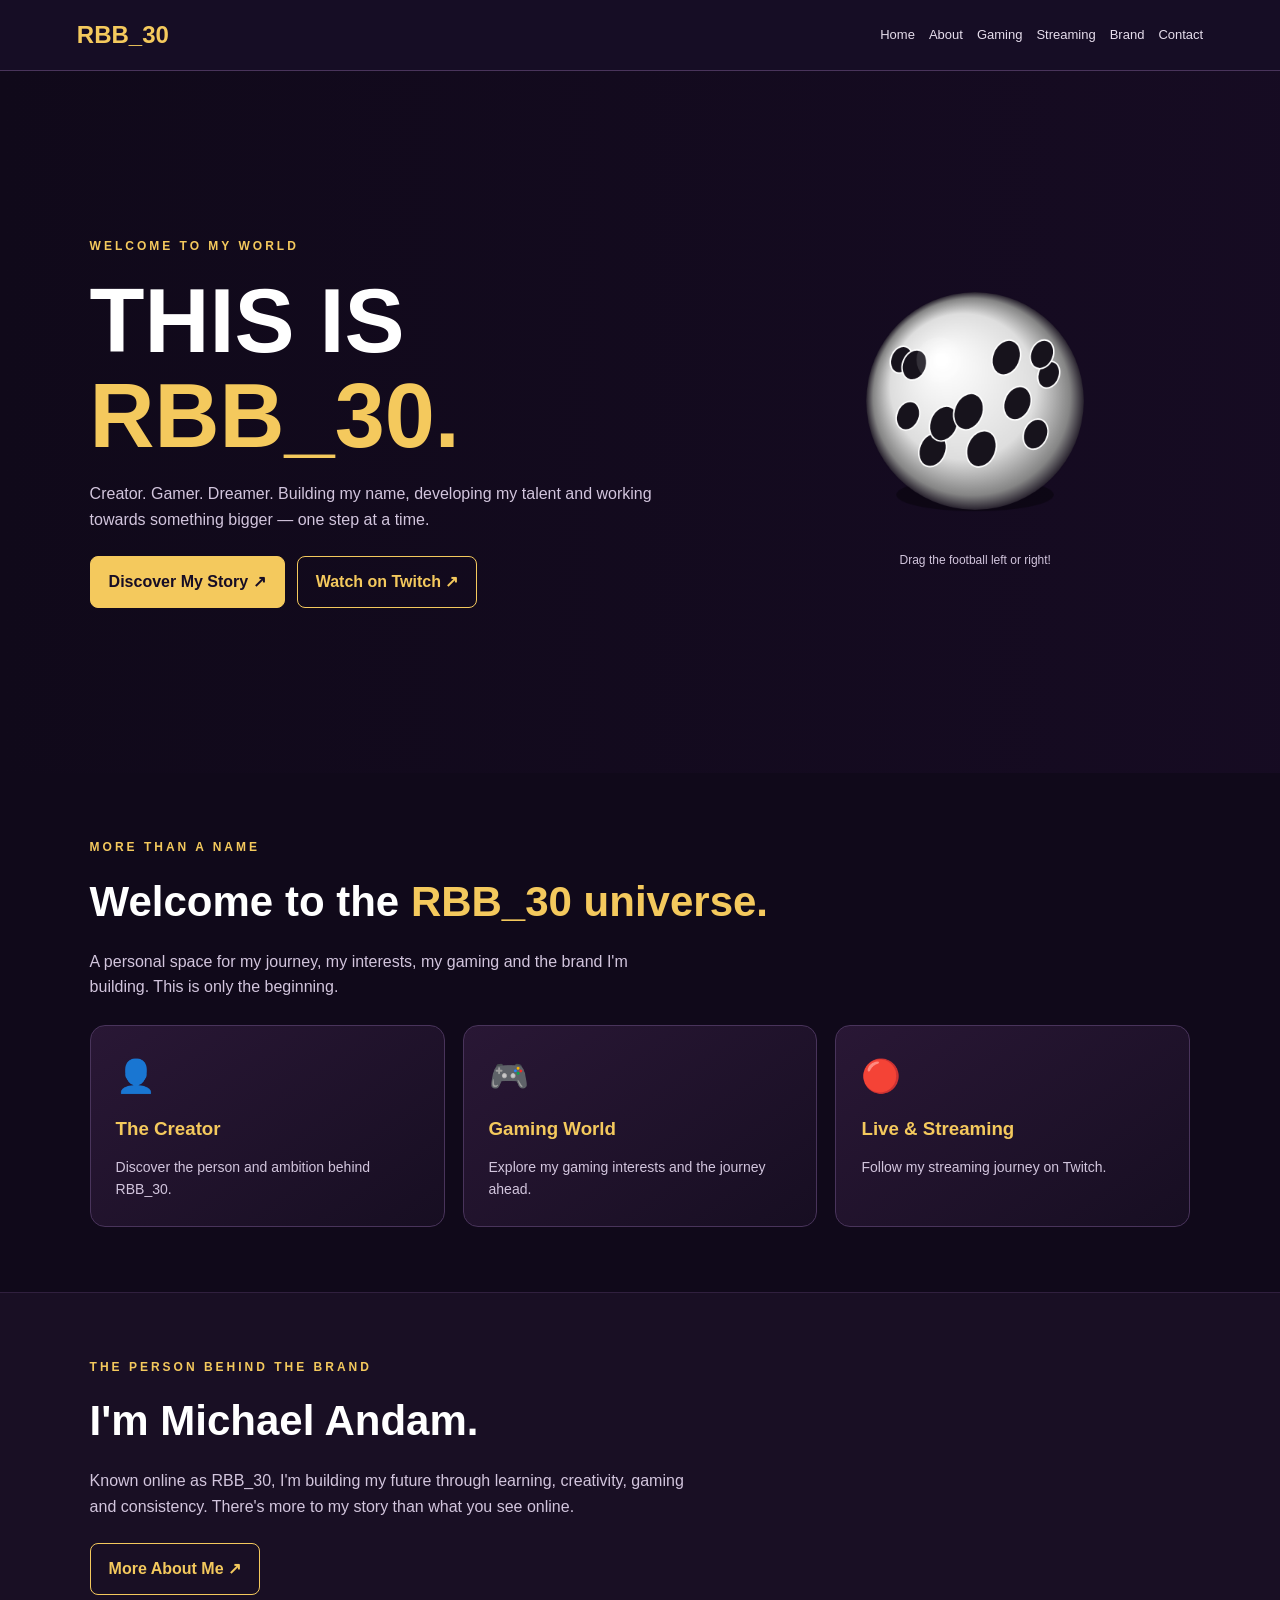
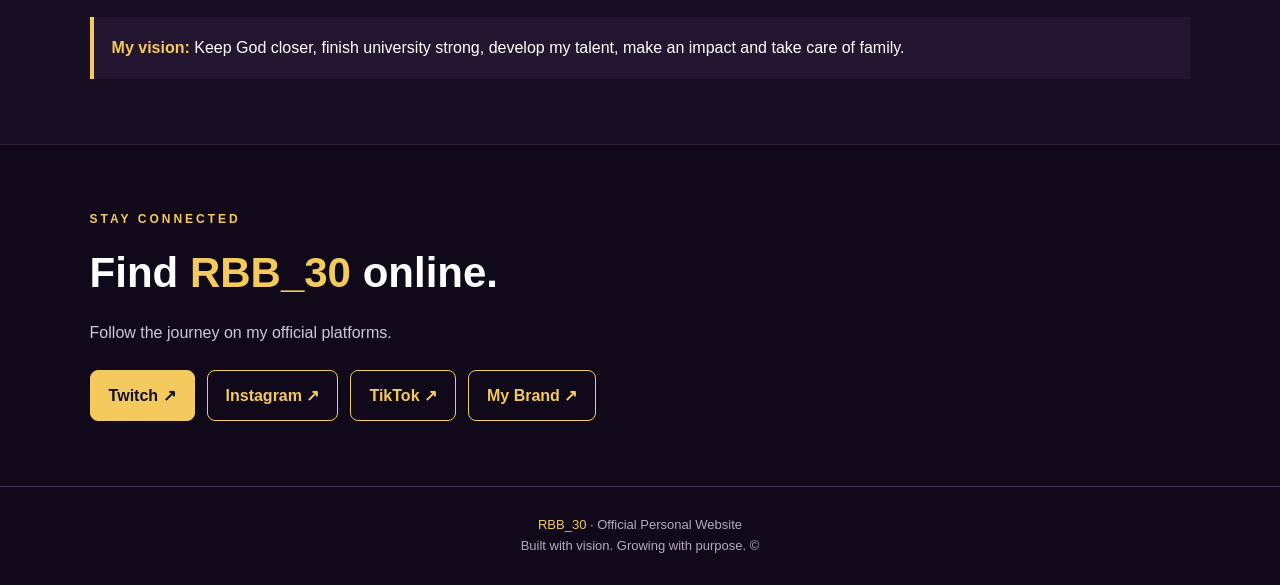
==== commit 757f2c28: "Update index.html" ====
--- a/index.html
+++ b/index.html
@@ -67,7 +67,7 @@
 </div>
 </div>
 <div>
-<div class="ball-area"><div class="ball" id="ball">⚽</div></div>
+<div class="ball-area"><canvas id="ball-canvas" width="400" height="400" style="width:100%;max-width:300px;aspect-ratio:1;display:block;touch-action:pan-y;"></canvas></div>
 <p class="hint">Drag the football left or right!</p>
 </div>
 </section>
@@ -110,13 +110,103 @@
 </footer>
 
 <script>
-document.getElementById("year").textContent=new Date().getFullYear();
-const ball=document.getElementById("ball");
-let dragging=false,startX=0,rotation=0;
-ball.addEventListener("pointerdown",e=>{dragging=true;startX=e.clientX;ball.setPointerCapture(e.pointerId)});
-ball.addEventListener("pointermove",e=>{if(!dragging)return;rotation+=(e.clientX-startX)*1.5;startX=e.clientX;ball.style.transform="rotateY("+rotation+"deg) rotateZ("+(rotation*.15)+"deg)"});
-ball.addEventListener("pointerup",()=>dragging=false);
-ball.addEventListener("pointercancel",()=>dragging=false);
+
+const canvas = document.getElementById("ball-canvas");
+const ctx = canvas.getContext("2d");
+
+let angle = 0;
+let dragging = false;
+let lastX = 0;
+
+function drawBall() {
+  const w = canvas.width;
+  const h = canvas.height;
+  const cx = w / 2;
+  const cy = h / 2;
+  const r = 145;
+
+  ctx.clearRect(0, 0, w, h);
+
+  // Soft shadow
+  ctx.beginPath();
+  ctx.ellipse(cx, cy + 125, 105, 22, 0, 0, Math.PI * 2);
+  ctx.fillStyle = "rgba(0,0,0,0.35)";
+  ctx.fill();
+
+  // Sphere shading
+  const gradient = ctx.createRadialGradient(
+    cx - 45, cy - 55, 8, cx, cy, r
+  );
+  gradient.addColorStop(0, "#ffffff");
+  gradient.addColorStop(0.65, "#dedede");
+  gradient.addColorStop(0.9, "#858585");
+  gradient.addColorStop(1, "#29232f");
+
+  ctx.beginPath();
+  ctx.arc(cx, cy, r, 0, Math.PI * 2);
+  ctx.fillStyle = gradient;
+  ctx.fill();
+
+  // Rotating black football panels
+  const panels = [];
+  const count = 12;
+
+  for (let i = 0; i < count; i++) {
+    const a = (i / count) * Math.PI * 2 + angle;
+    const x = Math.sin(a) * 0.68;
+    const z = Math.cos(a) * 0.68;
+    const depth = Math.sqrt(1 - x * x);
+
+    panels.push({
+      x: cx + x * r,
+      y: cy + Math.sin(a * 2.5) * r * 0.45,
+      depth
+    });
+  }
+
+  panels.sort((a, b) => a.depth - b.depth);
+
+  panels.forEach(p => {
+    if (p.depth < 0.35) return;
+    ctx.beginPath();
+    ctx.ellipse(
+      p.x, p.y, 19 * p.depth, 25 * p.depth,
+      angle * 0.4, 0, Math.PI * 2
+    );
+    ctx.fillStyle = "#17131c";
+    ctx.fill();
+    ctx.strokeStyle = "#ffffff";
+    ctx.lineWidth = 2;
+    ctx.stroke();
+  });
+
+  // Bright highlight
+  ctx.beginPath();
+  ctx.arc(cx - 48, cy - 55, 30, 0, Math.PI * 2);
+  ctx.fillStyle = "rgba(255,255,255,0.12)";
+  ctx.fill();
+
+  angle += dragging ? 0 : 0.012;
+  requestAnimationFrame(drawBall);
+}
+
+canvas.addEventListener("pointerdown", e => {
+  dragging = true;
+  lastX = e.clientX;
+  canvas.setPointerCapture(e.pointerId);
+});
+
+canvas.addEventListener("pointermove", e => {
+  if (!dragging) return;
+  angle += (e.clientX - lastX) * 0.012;
+  lastX = e.clientX;
+});
+
+canvas.addEventListener("pointerup", () => dragging = false);
+canvas.addEventListener("pointercancel", () => dragging = false);
+
+drawBall();
+
 </script>
 </body>
 </html>
